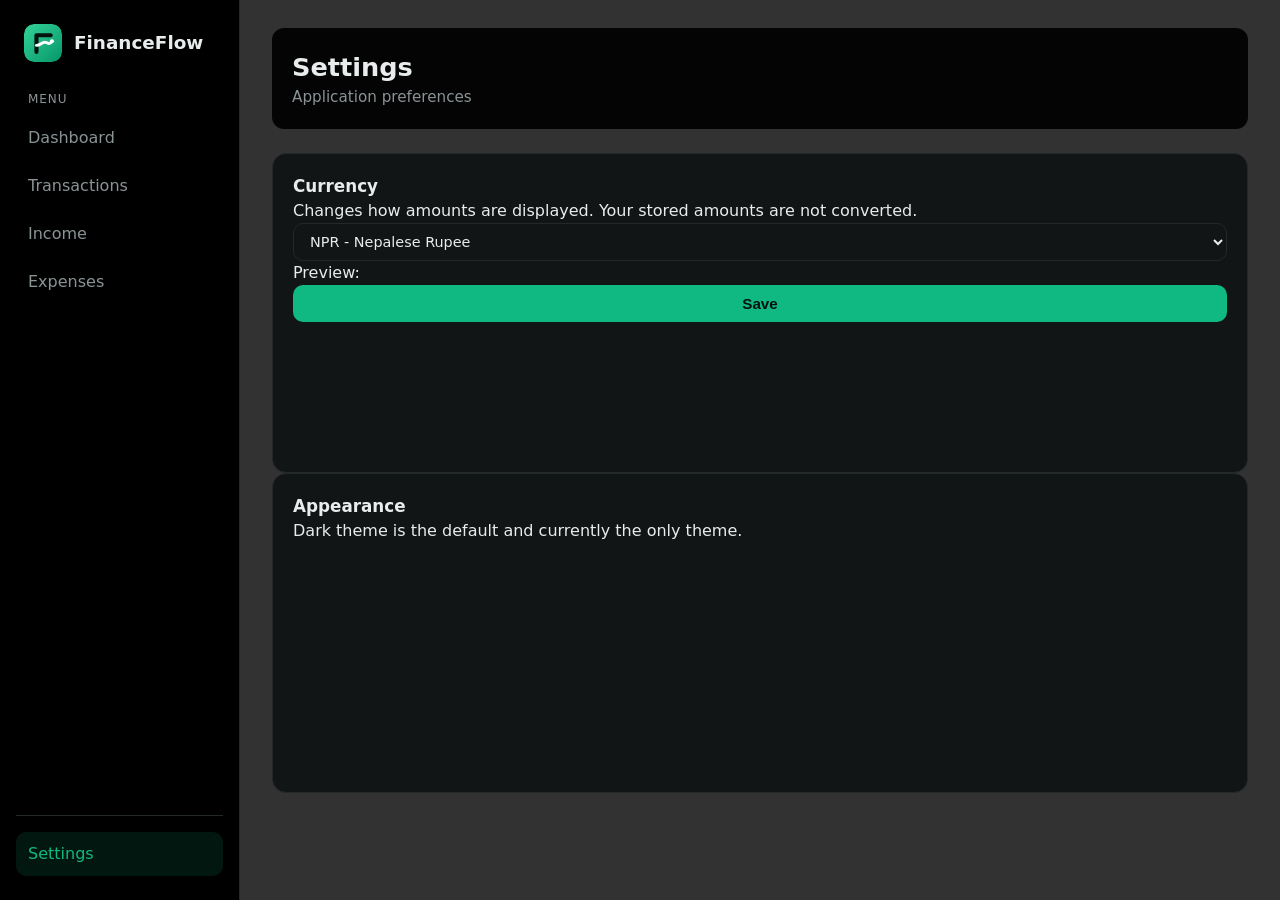
==== frontend/settings.html @ 28e8edcd "main backend is changed front html is changed and settings features are added" ====
<!DOCTYPE html>
<html lang="en">
<head>
  <meta charset="UTF-8">
  <meta name="viewport" content="width=device-width, initial-scale=1.0">
  <title>FinanceFlow - Settings</title>
  <link rel="icon" type="image/svg+xml" href="img/logo.svg">
  <link rel="stylesheet" href="css/style.css">
</head>
<body>
  <div class="app">

    <aside class="sidebar">
      <div class="logo">
        <img src="img/logo.svg" class="logo-img" alt="FinanceFlow logo">
        <span class="logo-text">FinanceFlow</span>
      </div>

      <p class="nav-heading">Menu</p>
      <nav class="nav">
        <a href="index.html" class="nav-link">Dashboard</a>
        <a href="transactions.html" class="nav-link">Transactions</a>
        <a href="#" class="nav-link">Income</a>
        <a href="#" class="nav-link">Expenses</a>
      </nav>

      <nav class="nav nav-bottom">
        <a href="settings.html" class="nav-link active">Settings</a>
      </nav>
    </aside>

    <main class="main">
      <header class="topbar">
        <div>
          <h1 class="page-title">Settings</h1>
          <p class="page-subtitle">Application preferences</p>
        </div>
      </header>

      <section class="panel settings-panel">
        <h2 class="panel-title">Currency</h2>
        <p class="settings-help">
          Changes how amounts are displayed. Your stored amounts are not converted.
        </p>

        <select id="currency-select" class="filter-input">
          <option value="NPR">NPR - Nepalese Rupee</option>
          <option value="USD">USD - US Dollar</option>
          <option value="EUR">EUR - Euro</option>
          <option value="INR">INR - Indian Rupee</option>
          <option value="GBP">GBP - British Pound</option>
        </select>

        <p class="settings-preview">Preview: <strong id="preview"></strong></p>

        <button class="btn-primary" id="save-settings" type="button">Save</button>
        <p class="settings-message" id="settings-message" hidden></p>
      </section>

      <section class="panel settings-panel">
        <h2 class="panel-title">Appearance</h2>
        <p class="settings-help">Dark theme is the default and currently the only theme.</p>
      </section>
    </main>

  </div>

  <script src="js/api.js"></script>
  <script src="js/common.js"></script>
  <script src="js/settings.js"></script>
</body>
</html>
---- frontend/css/style.css ----
:root {
  --bg: #000000cd;
  --surface: #121516;
  --surface-2: #171b1c;
  --border: #23282a;
  --text: #e8ecec;
  --text-muted: #8a9396;
  --accent: #10b981;
  --accent-hover: #34d399;
  --radius: 14px;
  --sidebar-width: 240px;
}

* {
  box-sizing: border-box;
  margin: 0;
  padding: 0;
}

body {
  font-family: "Segoe UI", system-ui, -apple-system, sans-serif;
  background: var(--bg);
  color: var(--text);
  line-height: 1.5;
}

.app {
  display: flex;
  min-height: 100vh;
}

/* ===== Sidebar ===== */
.sidebar {
  width: var(--sidebar-width);
  background: #000000 ;
  border-right: 1px solid var(--border);
  padding: 24px 16px;
  position: sticky;
  top: 0;
  height: 100vh;
  display: flex;
  flex-direction: column;
}

.logo {
  display: flex;
  align-items: center;
  gap: 12px;
  padding: 0 8px 28px;
}

.logo-icon {
  width: 36px;
  height: 36px;
  border-radius: 10px;
  background: var(--accent);
  color: #04130d;
  font-weight: 700;
  display: grid;
  place-items: center;
}

.logo-text {
  font-size: 1.15rem;
  font-weight: 600;
}

.nav-heading {
  color: var(--text-muted);
  font-size: 0.75rem;
  text-transform: uppercase;
  letter-spacing: 0.08em;
  padding: 0 12px 8px;
}

.nav {
  display: flex;
  flex-direction: column;
  gap: 4px;
}

.nav-bottom {
  margin-top: auto;
  border-top: 1px solid var(--border);
  padding-top: 16px;
}

.nav-link {
  color: var(--text-muted);
  text-decoration: none;
  padding: 10px 12px;
  border-radius: 10px;
  transition: background 0.2s, color 0.2s;
}

.nav-link:hover {
  background: rgba(255, 255, 255, 0.05);
  color: var(--text);
}

.nav-link.active {
  background: rgba(16, 185, 129, 0.12);
  color: var(--accent);
}

/* ===== Main area ===== */
.main {
  flex: 1;
  padding: 28px 32px;
  min-width: 0;
}

.topbar {
  display: flex;
  justify-content: space-between;
  align-items: center;
  margin-bottom: 24px;
  gap: 16px;
  background: #040404;
padding: 20px;
border-radius: 12px;
}

.page-title {
  font-size: 1.6rem;
  font-weight: 600;
  
}

.page-subtitle {
  color: var(--text-muted);
  font-size: 0.95rem;
}

.btn-primary {
  background: var(--accent);
  color: #04130d;
  border: none;
  padding: 10px 18px;
  border-radius: 10px;
  font-weight: 600;
  font-size: 0.95rem;
  cursor: pointer;
  transition: background 0.2s, transform 0.2s;
}

.btn-primary:hover {
  background: var(--accent-hover);
  transform: translateY(-1px);
}

/* ===== Grid rows ===== */
.grid-top {
  display: grid;
  grid-template-columns: 2fr 1fr;
  gap: 16px;
  margin-bottom: 16px;
}

.grid-bottom {
  display: grid;
  grid-template-columns: 1fr 1.6fr;
  gap: 16px;
}

/* ===== Panels (big boxes) ===== */
.panel {
  background: var(--surface);
  border: 1px solid var(--border);
  border-radius: var(--radius);
  padding: 20px;
  min-height: 320px;
  display: flex;
  flex-direction: column;
}

.panel-header {
  display: flex;
  justify-content: space-between;
  align-items: center;
  margin-bottom: 16px;
}

.panel-title {
  font-size: 1.05rem;
  font-weight: 600;
}

.placeholder {
  flex: 1;
  display: grid;
  place-items: center;
  color: var(--text-muted);
  font-size: 0.9rem;
  border: 1px dashed var(--border);
  border-radius: 10px;
}

/* ===== Summary cards (right column) ===== */
.summary-column {
  display: grid;
  grid-template-columns: 1fr;
  gap: 12px;
}

.card {
  background: linear-gradient(135deg, rgba(16, 185, 129, 0.12), var(--surface) 70%);
  border: 1px solid var(--border);
  border-radius: var(--radius);
  padding: 16px 20px;
  transition: border-color 0.2s, transform 0.2s;
}

.card:hover {
  border-color: var(--accent);
  transform: translateY(-2px);
}

.card-label {
  color: var(--text-muted);
  font-size: 0.9rem;
  margin-bottom: 4px;
}

.card-value {
  font-size: 1.5rem;
  font-weight: 600;
}

/* ===== Responsive: tablet ===== */
@media (max-width: 1024px) {
  .grid-top,
  .grid-bottom {
    grid-template-columns: 1fr;
  }

  .summary-column {
    grid-template-columns: repeat(2, 1fr);
  }
}

/* ===== Responsive: mobile ===== */
@media (max-width: 720px) {
  .app {
    flex-direction: column;
  }

  .sidebar {
    width: 100%;
    height: auto;
    position: static;
    border-right: none;
    border-bottom: 1px solid var(--border);
    padding: 16px;
  }

  .logo {
    padding-bottom: 16px;
  }

  .nav-heading {
    display: none;
  }

  .nav {
    flex-direction: row;
    overflow-x: auto;
  }

  .nav-bottom {
    margin-top: 8px;
    padding-top: 8px;
  }

  .main {
    padding: 20px 16px;
  }

  .topbar {
    flex-direction: column;
    align-items: flex-start;
  }

  .summary-column {
    grid-template-columns: 1fr;
  }
}
/* ===== Modal (popup form) ===== */
.modal-overlay {
  position: fixed;
  inset: 0;
  background: rgba(0, 0, 0, 0.65);
  display: grid;
  place-items: center;
  padding: 16px;
  z-index: 100;
}

.modal-overlay[hidden] {
  display: none;
}

.modal {
  background: var(--surface);
  border: 1px solid var(--border);
  border-radius: var(--radius);
  padding: 24px;
  width: 100%;
  max-width: 440px;
}

.modal-header {
  display: flex;
  justify-content: space-between;
  align-items: center;
  margin-bottom: 20px;
}

.modal-close {
  background: none;
  border: none;
  color: var(--text-muted);
  font-size: 1.6rem;
  cursor: pointer;
  line-height: 1;
}

.modal-close:hover {
  color: var(--text);
}

.field {
  display: block;
  margin-bottom: 14px;
}

.field span {
  display: block;
  color: var(--text-muted);
  font-size: 0.85rem;
  margin-bottom: 6px;
}

.field input,
.field select {
  width: 100%;
  background: var(--bg);
  border: 1px solid var(--border);
  border-radius: 10px;
  color: var(--text);
  padding: 10px 12px;
  font-size: 0.95rem;
  font-family: inherit;
  color-scheme: dark;
}

.field input:focus,
.field select:focus {
  outline: none;
  border-color: var(--accent);
}

.type-toggle {
  display: grid;
  grid-template-columns: 1fr 1fr;
  gap: 8px;
  margin-bottom: 16px;
}

.type-toggle input {
  display: none;
}

.type-toggle span {
  display: block;
  text-align: center;
  padding: 10px;
  border: 1px solid var(--border);
  border-radius: 10px;
  color: var(--text-muted);
  cursor: pointer;
  transition: background 0.2s, color 0.2s, border-color 0.2s;
}

.type-toggle input:checked + span {
  background: rgba(16, 185, 129, 0.12);
  border-color: var(--accent);
  color: var(--accent);
}

.form-error {
  color: #f87171;
  font-size: 0.9rem;
  margin-bottom: 12px;
}

.btn-full {
  width: 100%;
}
/* ===== Transaction list ===== */
.tx-list {
  list-style: none;
  display: flex;
  flex-direction: column;
  max-height: 420px;
  overflow-y: auto;
}

.tx-item {
  display: flex;
  align-items: center;
  gap: 16px;
  padding: 14px 4px;
  border-bottom: 1px solid var(--border);
}

.tx-item:last-child {
  border-bottom: none;
}

.tx-info {
  flex: 1;
  min-width: 0;
}

.tx-title {
  font-weight: 500;
  white-space: nowrap;
  overflow: hidden;
  text-overflow: ellipsis;
}

.tx-meta {
  color: var(--text-muted);
  font-size: 0.82rem;
}

.tx-amount {
  font-weight: 600;
  white-space: nowrap;
}

.tx-amount.income {
  color: var(--accent);
}

.tx-amount.expense {
  color: #f87171;
}

.tx-actions {
  display: flex;
  gap: 6px;
  opacity: 0;
  transition: opacity 0.2s;
}

.tx-item:hover .tx-actions {
  opacity: 1;
}

.tx-btn {
  background: transparent;
  border: 1px solid var(--border);
  color: var(--text-muted);
  padding: 4px 10px;
  border-radius: 8px;
  font-size: 0.8rem;
  cursor: pointer;
  transition: color 0.2s, border-color 0.2s;
}

.tx-btn:hover {
  color: var(--text);
  border-color: var(--text-muted);
}

.tx-btn-danger:hover {
  color: #f87171;
  border-color: #f87171;
}

.tx-empty {
  color: var(--text-muted);
  text-align: center;
  padding: 40px 0;
}

/* On touch screens there is no hover, so always show the buttons */
@media (hover: none) {
  .tx-actions {
    opacity: 1;
  }
}
/* ===== Charts ===== */
.chart-box {
  position: relative;
  flex: 1;
  min-height: 260px;
}
/* ===== Month picker and comparison note ===== */
.topbar-actions {
  display: flex;
  align-items: center;
  gap: 12px;
}

.month-picker {
  background: var(--surface);
  border: 1px solid var(--border);
  border-radius: 10px;
  color: var(--text);
  padding: 9px 12px;
  font-family: inherit;
  font-size: 0.95rem;
  color-scheme: dark;
}

.month-picker:focus {
  outline: none;
  border-color: var(--accent);
}

.card-note {
  font-size: 0.8rem;
  color: var(--text-muted);
  margin-top: 4px;
}

/* More spending than last month is bad (red), less is good (green) */
.card-note.up {
  color: #f87171;
}

.card-note.down {
  color: var(--accent);
}
.logo-img {
  width: 38px;
  height: 38px;
  border-radius: 10px;
}
/* ===== Filters (Transactions page) ===== */
.filters {
  display: flex;
  flex-wrap: wrap;
  gap: 10px;
  margin-bottom: 16px;
}

.filter-input {
  background: var(--surface);
  border: 1px solid var(--border);
  border-radius: 10px;
  color: var(--text);
  padding: 9px 12px;
  font-family: inherit;
  font-size: 0.9rem;
  color-scheme: dark;
}

.filter-input:focus {
  outline: none;
  border-color: var(--accent);
}

#filter-search {
  flex: 1;
  min-width: 200px;
}

.filters .tx-btn {
  padding: 9px 16px;
}

.result-count {
  color: var(--text-muted);
  font-size: 0.85rem;
}

.tx-list-full {
  max-height: none;
}
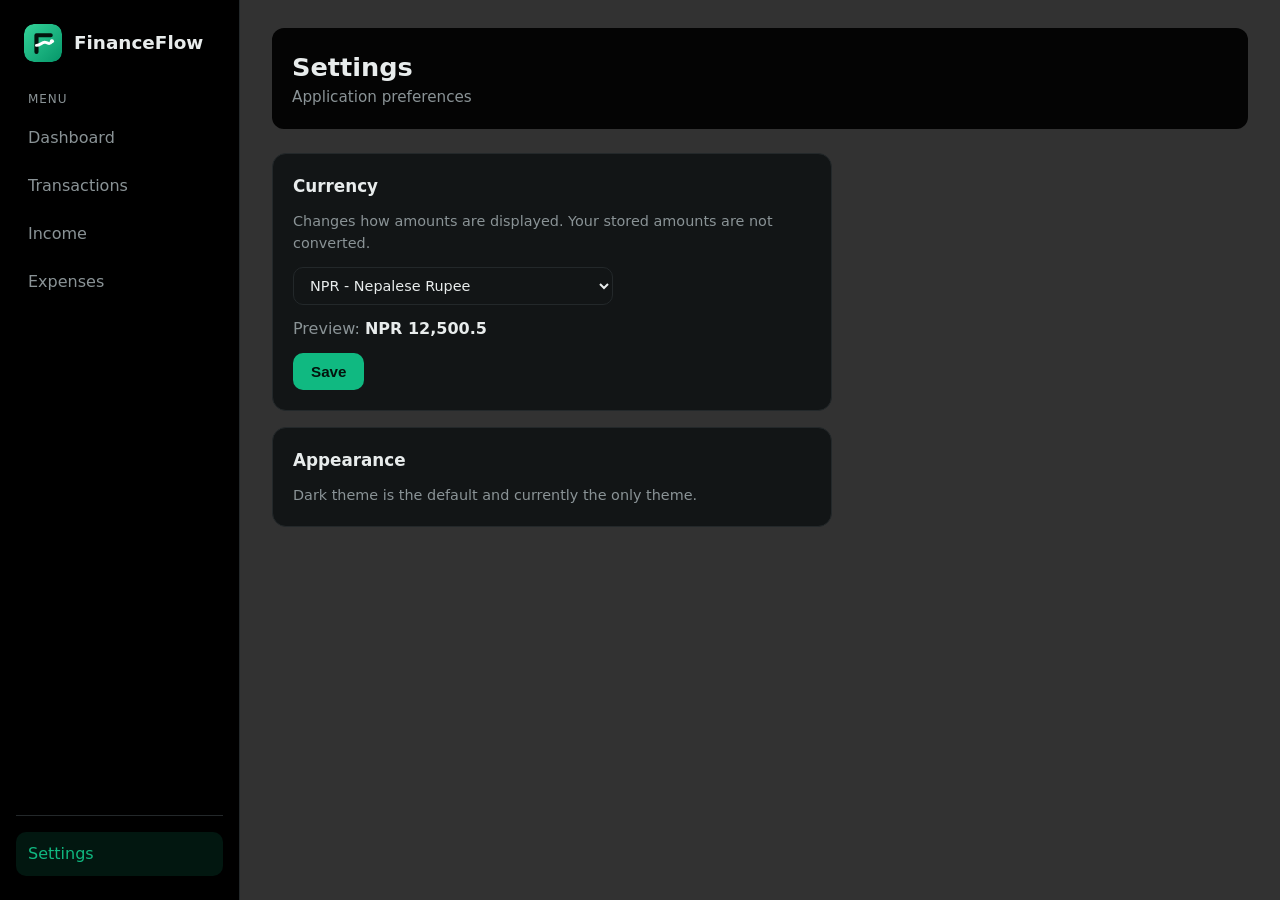
==== commit fbd9971b: "sidebar is updated from all .html file" ====
--- a/frontend/settings.html
+++ b/frontend/settings.html
@@ -20,8 +20,8 @@
       <nav class="nav">
         <a href="index.html" class="nav-link">Dashboard</a>
         <a href="transactions.html" class="nav-link">Transactions</a>
-        <a href="#" class="nav-link">Income</a>
-        <a href="#" class="nav-link">Expenses</a>
+        <a href="transactions.html?type=income" class="nav-link">Income</a>
+<a href="transactions.html?type=expense" class="nav-link">Expenses</a>
       </nav>
 
       <nav class="nav nav-bottom">
--- a/frontend/css/style.css
+++ b/frontend/css/style.css
@@ -580,4 +580,37 @@
 
 .tx-list-full {
   max-height: none;
+}
+/* ===== Settings page ===== */
+.settings-panel {
+  min-height: 0;
+  margin-bottom: 16px;
+  max-width: 560px;
+  gap: 12px;
+}
+
+.settings-help {
+  color: var(--text-muted);
+  font-size: 0.9rem;
+}
+
+.settings-preview {
+  color: var(--text-muted);
+}
+
+.settings-preview strong {
+  color: var(--text);
+}
+
+.settings-message {
+  color: var(--accent);
+  font-size: 0.9rem;
+}
+
+#currency-select {
+  max-width: 320px;
+}
+
+.settings-panel .btn-primary {
+  align-self: flex-start;
 }
